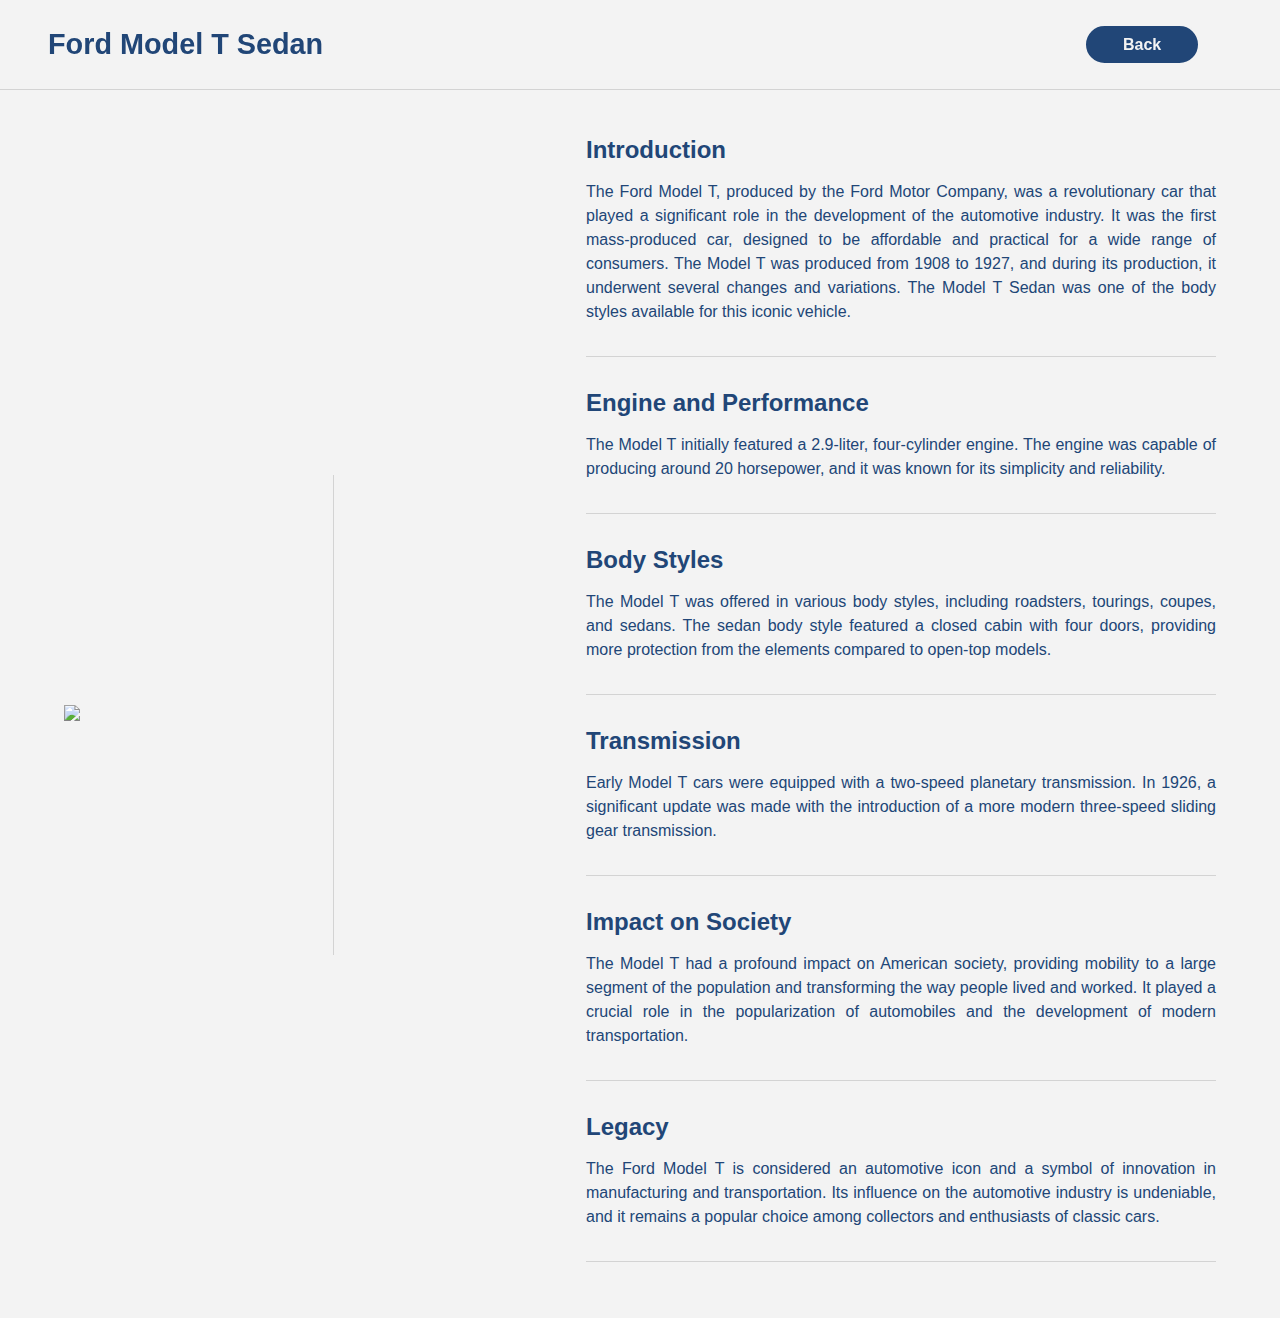
==== cars/FordModelTSedan.html @ a9844927 "Add files via upload" ====
<!DOCTYPE html>
<html>
<head>
	<meta charset="utf-8">
	<meta name="viewport" content="width=device-width, initial-scale=1">
	<link rel="stylesheet" type="text/css" href="style.css">
	<title>Ford Model T Sedan</title>
</head>
<body>
	<nav>
		<h1>Ford Model T Sedan</h1>
		<a href="../index.html">Back</a>
	</nav>

	<main>
		<div class="img">
			<img src="../images/Ford Model T Sedan.png" width="400px">
		</div>

		<div class="line"></div>

		<div>
			<h2>Introduction</h2>
			<div>								
				The Ford Model T, produced by the Ford Motor Company, was a revolutionary car that played a significant role in the development of the automotive industry. It was the first mass-produced car, designed to be affordable and practical for a wide range of consumers. The Model T was produced from 1908 to 1927, and during its production, it underwent several changes and variations. The Model T Sedan was one of the body styles available for this iconic vehicle.
			</div>

			<h2>Engine and Performance</h2>
			<div>
				The Model T initially featured a 2.9-liter, four-cylinder engine. The engine was capable of producing around 20 horsepower, and it was known for its simplicity and reliability.
			</div>

			<h2>Body Styles</h2>
			<div>
				The Model T was offered in various body styles, including roadsters, tourings, coupes, and sedans. The sedan body style featured a closed cabin with four doors, providing more protection from the elements compared to open-top models.
			</div>

			<h2>Transmission</h2>
			<div>
				Early Model T cars were equipped with a two-speed planetary transmission. In 1926, a significant update was made with the introduction of a more modern three-speed sliding gear transmission.
			</div>

			<h2>Impact on Society</h2>
			<div>
				The Model T had a profound impact on American society, providing mobility to a large segment of the population and transforming the way people lived and worked. It played a crucial role in the popularization of automobiles and the development of modern transportation.
			</div>

			<h2>Legacy</h2>
			<div>
				The Ford Model T is considered an automotive icon and a symbol of innovation in manufacturing and transportation. Its influence on the automotive industry is undeniable, and it remains a popular choice among collectors and enthusiasts of classic cars.
			</div>
		</div>
	</main>
</body>
</html>
---- cars/style.css ----
*{
	margin: 0;
	padding: 0;
	list-style: none;
	text-decoration: none;
	box-sizing: border-box;
}

:root{
	--main: #f3f3f3;;
	--bg: #7D9ABF;
	--color: #214677;
}

body{
	font-family: sans-serif;
	background: var(--main);
}

nav{
	padding: 1.5rem 5rem 1.5rem 3rem;
	display: flex;
	align-items: center;
	justify-content: space-between;
	flex-wrap: wrap;
	backdrop-filter: blur(12px);
	position: fixed;
	top: 0;
	right: 0;
	left: 0;
	border-bottom: 1px solid lightgray;
}

nav h1{
	font-size: 1.8rem;
	color: var(--color);
}

nav a{
	background: var(--color);
	color: var(--main);
	padding: .6rem 2.3rem;
	border: 2px solid var(--main);
	border-radius: 30px;
	font-weight: 700;
	transition: all .5s ease;
}

nav a:hover{
	opacity: .85;
}

main{
	padding: 1.5rem 0;
	display: flex;
	align-items: center;
	justify-content: space-between;
	margin: 7rem 4rem 0 4rem;
}

main .line{
	width: .5px;
	height: 30rem;
	background: lightgray;
}

main .img{
	text-align: center;
}

main > div:last-child{
	width: 630px;
}

main > div:last-child > div{
	text-align: justify;
	color: var(--color);
	line-height: 1.5;
	border-bottom: .7px solid lightgray;
	padding: 1rem 0 2rem 0;
	margin-bottom: 2rem;
}

main > div:last-child  h2{
	color: var(--color);
}
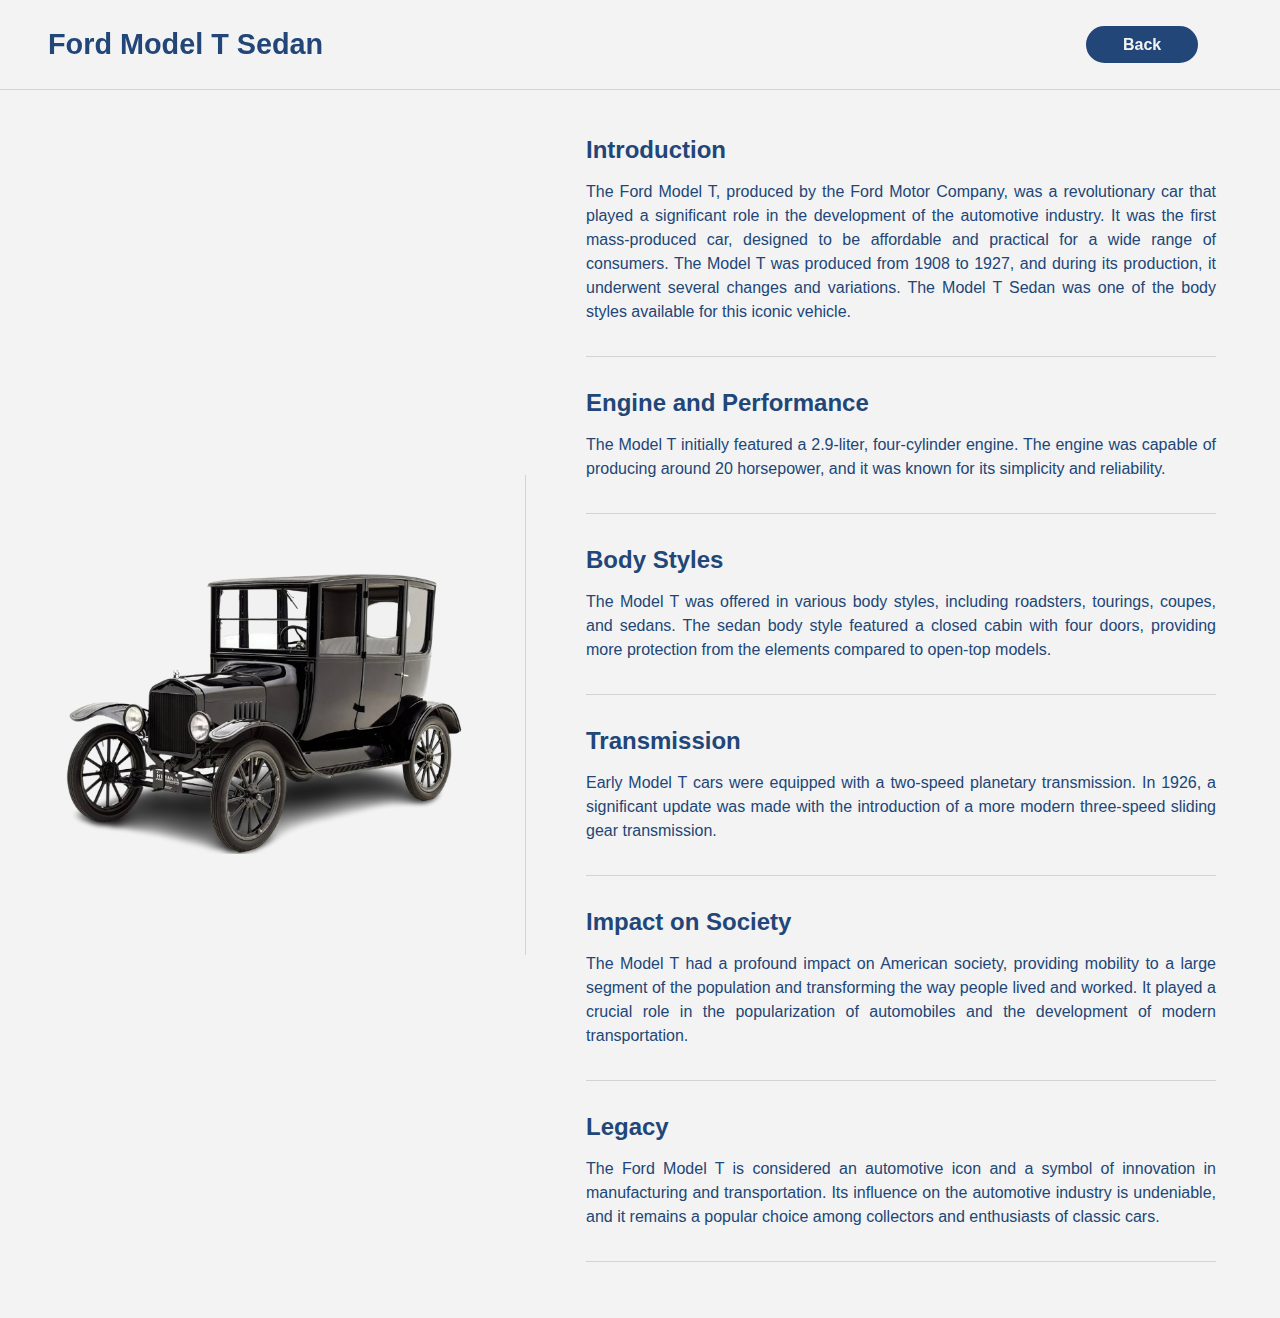
==== commit e52bdeeb: "Update FordModelTSedan.html" ====
--- a/cars/FordModelTSedan.html
+++ b/cars/FordModelTSedan.html
@@ -14,7 +14,7 @@
 
 	<main>
 		<div class="img">
-			<img src="../images/Ford Model T Sedan.png" width="400px">
+			<img src="../images/ford model t sedan.png" width="400px">
 		</div>
 
 		<div class="line"></div>
@@ -52,4 +52,4 @@
 		</div>
 	</main>
 </body>
-</html>+</html>
